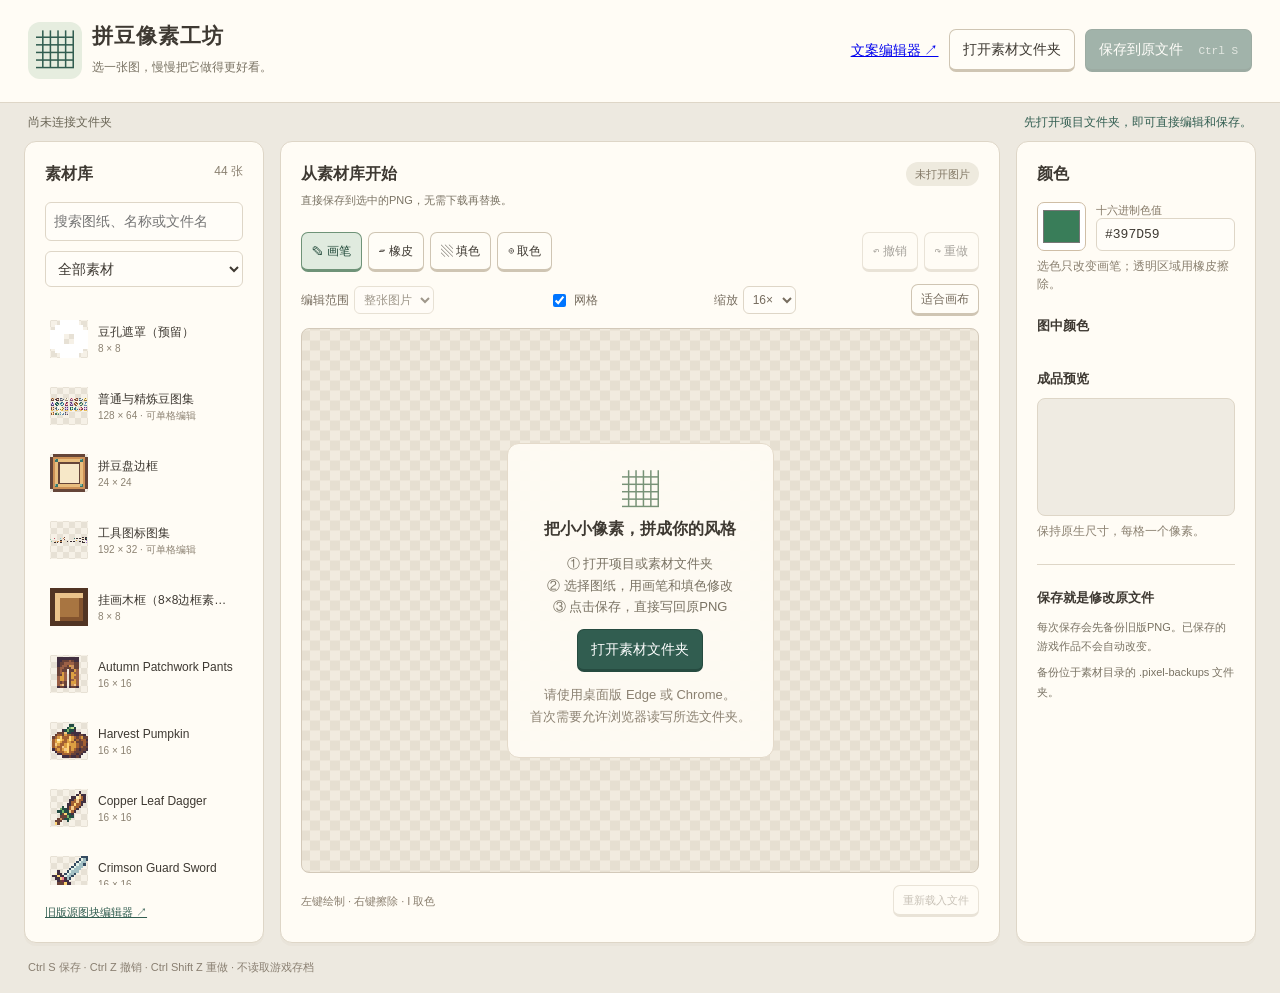
==== art/editor.html @ eb738bab "Publish Better Beads 1.0.0 RC7 source and release documentation" ====
<!doctype html><html lang="zh-CN"><head><meta charset="utf-8"><meta name="viewport" content="width=device-width,initial-scale=1"><title>拼豆像素工坊 · 直接保存编辑器</title><link rel="stylesheet" href="pixel-editor.css"></head><body>
<header><div class="brand"><span class="mark">▦</span><div><h1>拼豆像素工坊</h1><p>选一张图，慢慢把它做得更好看。</p></div></div><div class="actions"><a href="text-editor.html" target="_blank">文案编辑器 ↗</a><button id="connect">打开素材文件夹</button><button id="save" class="primary" disabled>保存到原文件 <kbd>Ctrl S</kbd></button></div></header>
<div class="connection"><span id="connection">尚未连接文件夹</span><span id="status" role="status" aria-live="polite">先打开项目文件夹，即可直接编辑和保存。</span></div>
<main><aside class="panel library"><div class="section-title"><h2>素材库</h2><span id="count">42 张</span></div><input id="search" placeholder="搜索图纸、名称或文件名" aria-label="搜索素材"><select id="category" aria-label="素材分类"><option value="all">全部素材</option><option value="patterns">参考图纸</option><option value="base">工作台、豆子与界面</option></select><div id="assets" class="asset-list"></div><a href="source-editor.html" target="_blank">旧版源图块编辑器 ↗</a></aside>
<section class="panel workspace"><div class="canvas-heading"><div><h2 id="title">从素材库开始</h2><p id="filePath">直接保存到选中的PNG，无需下载再替换。</p></div><span id="dirty" class="badge">未打开图片</span></div>
<div class="toolbar"><div class="actions" role="group" aria-label="绘图工具"><button data-tool="pencil" class="active" title="画笔 B">✎ 画笔</button><button data-tool="erase" title="橡皮 E">▱ 橡皮</button><button data-tool="fill" title="填色 G">▧ 填色</button><button data-tool="pick" title="取色 I">⌾ 取色</button></div><div class="actions"><button id="undo" disabled>↶ 撤销</button><button id="redo" disabled>↷ 重做</button></div></div>
<div class="subtoolbar"><label>编辑范围 <select id="region" disabled><option>整张图片</option></select></label><label><input type="checkbox" id="grid" checked> 网格</label><label>缩放 <select id="zoom"><option value="2">2×</option><option value="4">4×</option><option value="8">8×</option><option value="12">12×</option><option value="16" selected>16×</option><option value="24">24×</option><option value="32">32×</option></select></label><button id="fit">适合画布</button></div>
<div id="stage" class="stage"><div id="welcome"><div class="welcome-icon">▦</div><h2>把小小像素，拼成你的风格</h2><p>① 打开项目或素材文件夹<br>② 选择图纸，用画笔和填色修改<br>③ 点击保存，直接写回原PNG</p><button id="welcomeOpen" class="primary">打开素材文件夹</button><p class="muted">请使用桌面版 Edge 或 Chrome。<br>首次需要允许浏览器读写所选文件夹。</p></div><canvas id="paint" hidden aria-label="像素绘制画布"></canvas></div>
<div class="canvas-footer"><span id="position">左键绘制 · 右键擦除 · I 取色</span><button id="reload" disabled>重新载入文件</button></div></section>
<aside class="panel inspector"><h2>颜色</h2><div class="color-picker"><input id="color" type="color" value="#397d59" aria-label="画笔颜色"><div><label for="hex">十六进制色值</label><input id="hex" value="#397D59" maxlength="7" spellcheck="false"></div></div><p class="muted">选色只改变画笔；透明区域用橡皮擦除。</p><h3>图中颜色</h3><div id="palette"></div><h3>成品预览</h3><div class="preview"><canvas id="preview" aria-label="成品预览"></canvas></div><p id="dimensions" class="muted">保持原生尺寸，每格一个像素。</p><div class="save-note"><h3>保存就是修改原文件</h3><p>每次保存会先备份旧版PNG。已保存的游戏作品不会自动改变。</p><p id="backupInfo">备份位于素材目录的 .pixel-backups 文件夹。</p></div></aside></main>
<footer>Ctrl S 保存 · Ctrl Z 撤销 · Ctrl Shift Z 重做 · 不读取游戏存档 <span id="support"></span></footer>
<dialog id="discardDialog"><h2>这张图还有未保存的修改</h2><p>要先保存，再继续吗？</p><div class="actions"><button id="cancelDiscard">继续编辑</button><button id="discardChanges">放弃修改</button><button id="saveChanges" class="primary">保存并继续</button></div></dialog>
<script src="pixel-assets.js"></script><script src="pixel-core.js"></script><script src="pixel-editor.js"></script></body></html>
---- art/pixel-editor.css ----
:root{font:14px/1.5 "Segoe UI","Microsoft YaHei",sans-serif;color:#3e3932;background:#ede9e0;--green:#315d50;--line:#ded6c7;--paper:#fffcf5}*{box-sizing:border-box}body{margin:0}button,input,select{font:inherit}button{cursor:pointer;border:1px solid #cfc5b3;border-bottom-width:3px;border-radius:7px;background:#fffdf7;color:inherit;padding:9px 13px;min-height:40px;transition:background .12s,transform .12s}button:hover:enabled{background:#ecefe6;border-color:#8b9c88}button:active:enabled{transform:translateY(2px)}button:disabled{opacity:.45;cursor:default}.primary{background:var(--green);color:white;border-color:#264b40}.primary:hover:enabled{background:#407763}button.active{background:#e0ebdf;border-color:#6f9378;color:#204838}:focus-visible{outline:3px solid #d5a251;outline-offset:3px}header{display:flex;justify-content:space-between;align-items:center;gap:24px;background:var(--paper);padding:20px 28px;border-bottom:1px solid var(--line)}.brand,.actions{display:flex;align-items:center;gap:10px}.mark{font-size:38px;color:var(--green);background:#e6eddf;border-radius:12px;width:54px;text-align:center}h1{font-size:21px;margin:0;letter-spacing:1px}h2{font-size:16px;margin:0}h3{font-size:13px;margin:23px 0 10px}p{margin:6px 0;color:#797263}header p{font-size:12px}kbd{font:11px monospace;opacity:.7;margin-left:12px}.connection{display:flex;justify-content:space-between;gap:12px;padding:10px 28px;font-size:12px;color:#696454}#status{color:var(--green)}#status.error{color:#a13d2d}main{display:grid;grid-template-columns:240px minmax(400px,1fr) 240px;gap:16px;padding:0 24px 16px;max-width:1800px;margin:auto}.panel{background:var(--paper);border:1px solid var(--line);border-radius:12px;padding:20px;box-shadow:0 3px 0 #dcd5c744;min-width:0}.section-title{display:flex;justify-content:space-between;margin-bottom:16px}.section-title span,.muted{font-size:12px;color:#8b8171}input:not([type=checkbox]):not([type=color]),select{border:1px solid var(--line);background:#fffdf8;border-radius:6px;padding:8px;min-width:0;color:inherit}#search,#category{width:100%;margin-bottom:10px}.asset-list{height:calc(100vh - 320px);min-height:290px;overflow-y:auto;margin:8px -7px 16px;padding:4px}.asset{display:flex;gap:10px;align-items:center;width:100%;text-align:left;margin-bottom:6px;border:1px solid transparent;border-radius:7px;padding:9px 7px;min-height:61px;background:transparent}.asset.active{background:#e8eee2;border-color:#a1b391}.asset img{width:38px;height:38px;object-fit:contain;image-rendering:pixelated;background:repeating-conic-gradient(#e7e1d5 0 25%,#f6f1e7 0 50%) 50%/12px 12px;flex:none}.asset strong{font-weight:500;font-size:12px;display:block;overflow:hidden;text-overflow:ellipsis;white-space:nowrap}.asset small{font-size:10px;color:#8c8272;display:block}.asset div{min-width:0}.library a{font-size:11px;color:var(--green)}.canvas-heading{display:flex;justify-content:space-between;align-items:flex-start;gap:12px;margin-bottom:18px}#filePath{font-size:11px;word-break:break-all;margin-top:6px}.badge{font-size:11px;white-space:nowrap;background:#eeeade;padding:4px 9px;border-radius:20px;color:#807663}.badge.changed{background:#f8e6c5;color:#926126}.toolbar,.subtoolbar{display:flex;align-items:center;justify-content:space-between;gap:8px;flex-wrap:wrap}.toolbar button{font-size:12px;padding:7px 10px}.toolbar .actions{gap:6px}.subtoolbar{margin:12px 0;color:#776d5f;font-size:12px}.subtoolbar label{display:flex;align-items:center;gap:5px}.subtoolbar select{font-size:12px;padding:5px}.subtoolbar button{font-size:12px;min-height:32px;padding:5px 9px}.stage{height:calc(100vh - 355px);min-height:340px;overflow:auto;border:1px solid #d3c9b9;border-radius:8px;background:repeating-conic-gradient(#e6dfd1 0 25%,#f1ebdf 0 50%) 50%/20px 20px;padding:24px;display:grid;align-items:center;justify-items:center}canvas{image-rendering:pixelated}#paint{touch-action:none;cursor:crosshair;box-shadow:0 1px 12px #51493425;max-width:none}#paint[hidden]{display:none}#welcome{text-align:center;max-width:390px;background:#fffcf5ec;border:1px solid #e4daca;padding:25px 30px;border-radius:12px}#welcome p{line-height:1.9;margin:16px 0;font-size:13px}.welcome-icon{font-size:37px;color:#789277}.canvas-footer{display:flex;align-items:center;justify-content:space-between;gap:8px;margin-top:12px;font-size:11px;color:#897e6e}.canvas-footer button{font-size:11px;min-height:32px;padding:5px 9px}.color-picker{display:flex;align-items:center;gap:10px;margin-top:16px}.color-picker input[type=color]{width:49px;height:49px;border:1px solid #cfbea6;border-radius:7px;padding:3px;background:white;flex:none}.color-picker label{font-size:11px;display:block;color:#857967}#hex{width:100%;font:13px monospace}.color-picker div{min-width:0}#palette{display:flex;flex-wrap:wrap;gap:6px;max-height:165px;overflow:auto}.swatch{width:25px;height:25px;min-height:25px;padding:0;border:1px solid #80756180;border-radius:4px}.swatch.active{outline:2px solid var(--green);outline-offset:2px}.preview{min-height:116px;padding:18px;background:#efebe2;border:1px solid var(--line);border-radius:8px;display:grid;place-items:center;overflow:auto}.preview canvas{max-width:100%;object-fit:contain}.save-note{border-top:1px solid var(--line);margin-top:24px}.save-note p{font-size:11px;line-height:1.8}footer{padding:0 28px 18px;font-size:11px;color:#897f71;display:flex;justify-content:space-between}dialog{border:1px solid #c6b99f;border-radius:12px;padding:28px;background:var(--paper);color:inherit;max-width:450px}dialog::backdrop{background:#282d2866}dialog p{margin:12px 0 25px}body.busy{cursor:progress}@media(max-width:1150px){main{grid-template-columns:205px minmax(360px,1fr)}.inspector{grid-column:1/-1;display:grid;grid-template-columns:180px 1fr 220px;gap:12px}.inspector>h2,.inspector>h3,.inspector>.muted{display:none}.save-note{margin:0;border:0}.color-picker{margin:0}.stage{height:450px}.asset-list{height:530px}}@media(max-width:700px){header{align-items:flex-start;padding:16px;flex-direction:column}main{display:flex;flex-direction:column;padding:0 12px 12px}.asset-list{height:170px;min-height:0;display:grid;grid-template-columns:1fr 1fr}.inspector{display:block}.connection{padding:10px 16px;flex-direction:column}.panel{padding:16px}.actions{flex-wrap:wrap}kbd{display:none}}

.stage{align-items:safe center;justify-items:safe center}#welcome{padding:18px 22px}#welcome p{margin:12px 0;line-height:1.65}
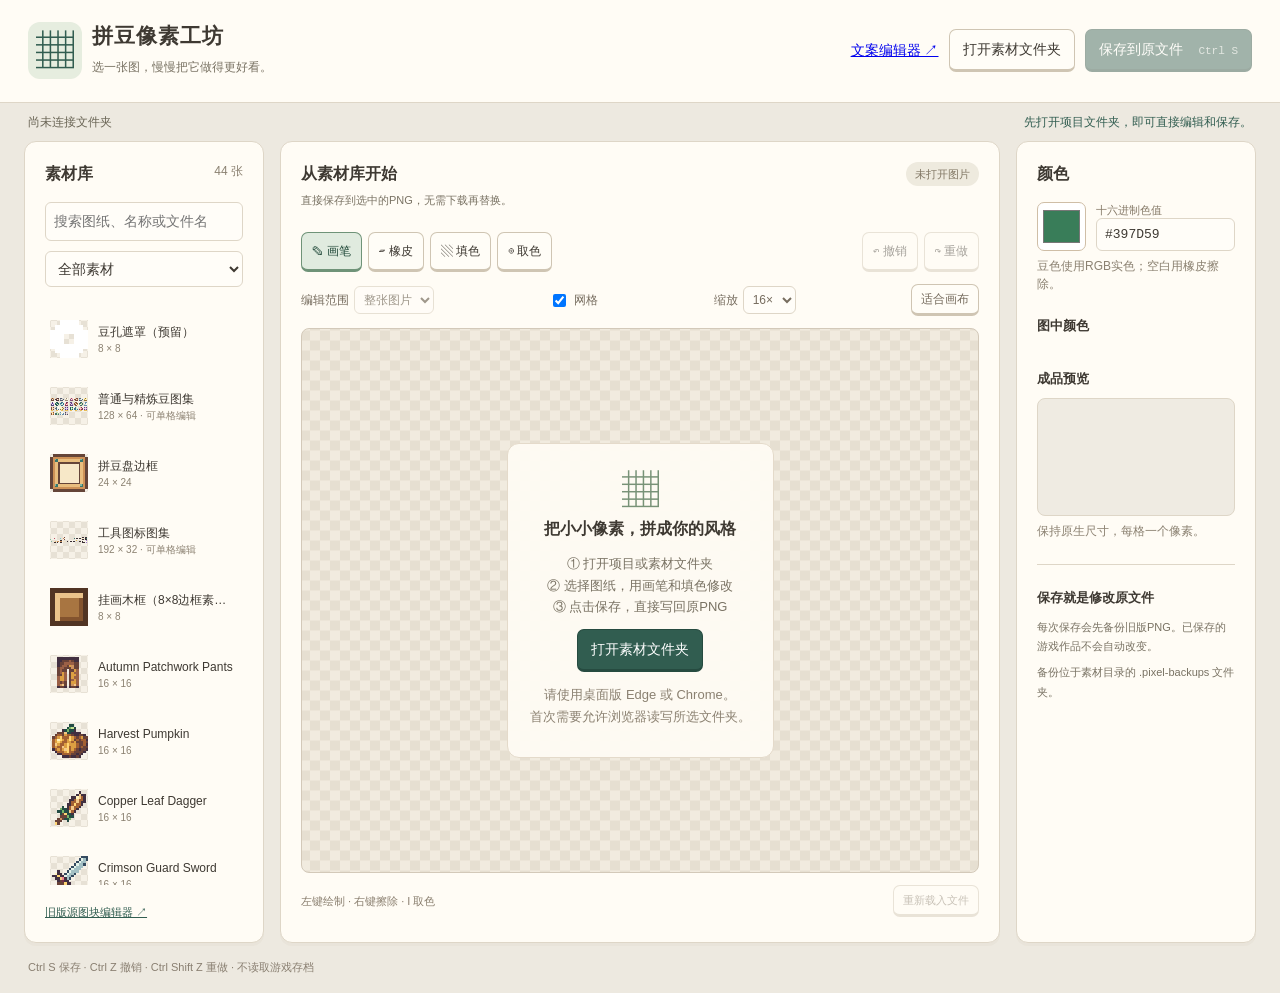
==== commit eebc4a4b: "Release Better Beads 1.1.0 RC4: decorating, shape weapons and player experience" ====
--- a/art/editor.html
+++ b/art/editor.html
@@ -1,13 +1,13 @@
 <!doctype html><html lang="zh-CN"><head><meta charset="utf-8"><meta name="viewport" content="width=device-width,initial-scale=1"><title>拼豆像素工坊 · 直接保存编辑器</title><link rel="stylesheet" href="pixel-editor.css"></head><body>
 <header><div class="brand"><span class="mark">▦</span><div><h1>拼豆像素工坊</h1><p>选一张图，慢慢把它做得更好看。</p></div></div><div class="actions"><a href="text-editor.html" target="_blank">文案编辑器 ↗</a><button id="connect">打开素材文件夹</button><button id="save" class="primary" disabled>保存到原文件 <kbd>Ctrl S</kbd></button></div></header>
 <div class="connection"><span id="connection">尚未连接文件夹</span><span id="status" role="status" aria-live="polite">先打开项目文件夹，即可直接编辑和保存。</span></div>
-<main><aside class="panel library"><div class="section-title"><h2>素材库</h2><span id="count">42 张</span></div><input id="search" placeholder="搜索图纸、名称或文件名" aria-label="搜索素材"><select id="category" aria-label="素材分类"><option value="all">全部素材</option><option value="patterns">参考图纸</option><option value="base">工作台、豆子与界面</option></select><div id="assets" class="asset-list"></div><a href="source-editor.html" target="_blank">旧版源图块编辑器 ↗</a></aside>
+<main><aside class="panel library"><div class="section-title"><h2>素材库</h2><span id="count">44 张</span></div><input id="search" placeholder="搜索图纸、名称或文件名" aria-label="搜索素材"><select id="category" aria-label="素材分类"><option value="all">全部素材</option><option value="patterns">参考图纸</option><option value="base">工作台、豆子与界面</option></select><div id="assets" class="asset-list"></div><a href="source-editor.html" target="_blank">旧版源图块编辑器 ↗</a></aside>
 <section class="panel workspace"><div class="canvas-heading"><div><h2 id="title">从素材库开始</h2><p id="filePath">直接保存到选中的PNG，无需下载再替换。</p></div><span id="dirty" class="badge">未打开图片</span></div>
 <div class="toolbar"><div class="actions" role="group" aria-label="绘图工具"><button data-tool="pencil" class="active" title="画笔 B">✎ 画笔</button><button data-tool="erase" title="橡皮 E">▱ 橡皮</button><button data-tool="fill" title="填色 G">▧ 填色</button><button data-tool="pick" title="取色 I">⌾ 取色</button></div><div class="actions"><button id="undo" disabled>↶ 撤销</button><button id="redo" disabled>↷ 重做</button></div></div>
 <div class="subtoolbar"><label>编辑范围 <select id="region" disabled><option>整张图片</option></select></label><label><input type="checkbox" id="grid" checked> 网格</label><label>缩放 <select id="zoom"><option value="2">2×</option><option value="4">4×</option><option value="8">8×</option><option value="12">12×</option><option value="16" selected>16×</option><option value="24">24×</option><option value="32">32×</option></select></label><button id="fit">适合画布</button></div>
 <div id="stage" class="stage"><div id="welcome"><div class="welcome-icon">▦</div><h2>把小小像素，拼成你的风格</h2><p>① 打开项目或素材文件夹<br>② 选择图纸，用画笔和填色修改<br>③ 点击保存，直接写回原PNG</p><button id="welcomeOpen" class="primary">打开素材文件夹</button><p class="muted">请使用桌面版 Edge 或 Chrome。<br>首次需要允许浏览器读写所选文件夹。</p></div><canvas id="paint" hidden aria-label="像素绘制画布"></canvas></div>
 <div class="canvas-footer"><span id="position">左键绘制 · 右键擦除 · I 取色</span><button id="reload" disabled>重新载入文件</button></div></section>
-<aside class="panel inspector"><h2>颜色</h2><div class="color-picker"><input id="color" type="color" value="#397d59" aria-label="画笔颜色"><div><label for="hex">十六进制色值</label><input id="hex" value="#397D59" maxlength="7" spellcheck="false"></div></div><p class="muted">选色只改变画笔；透明区域用橡皮擦除。</p><h3>图中颜色</h3><div id="palette"></div><h3>成品预览</h3><div class="preview"><canvas id="preview" aria-label="成品预览"></canvas></div><p id="dimensions" class="muted">保持原生尺寸，每格一个像素。</p><div class="save-note"><h3>保存就是修改原文件</h3><p>每次保存会先备份旧版PNG。已保存的游戏作品不会自动改变。</p><p id="backupInfo">备份位于素材目录的 .pixel-backups 文件夹。</p></div></aside></main>
+<aside class="panel inspector"><h2>颜色</h2><div class="color-picker"><input id="color" type="color" value="#397d59" aria-label="画笔颜色"><div><label for="hex">十六进制色值</label><input id="hex" value="#397D59" maxlength="7" spellcheck="false"></div></div><p class="muted">豆色使用RGB实色；空白用橡皮擦除。</p><h3>图中颜色</h3><div id="palette"></div><h3>成品预览</h3><div class="preview"><canvas id="preview" aria-label="成品预览"></canvas></div><p id="dimensions" class="muted">保持原生尺寸，每格一个像素。</p><div class="save-note"><h3>保存就是修改原文件</h3><p>每次保存会先备份旧版PNG。已保存的游戏作品不会自动改变。</p><p id="backupInfo">备份位于素材目录的 .pixel-backups 文件夹。</p></div></aside></main>
 <footer>Ctrl S 保存 · Ctrl Z 撤销 · Ctrl Shift Z 重做 · 不读取游戏存档 <span id="support"></span></footer>
 <dialog id="discardDialog"><h2>这张图还有未保存的修改</h2><p>要先保存，再继续吗？</p><div class="actions"><button id="cancelDiscard">继续编辑</button><button id="discardChanges">放弃修改</button><button id="saveChanges" class="primary">保存并继续</button></div></dialog>
 <script src="pixel-assets.js"></script><script src="pixel-core.js"></script><script src="pixel-editor.js"></script></body></html>
